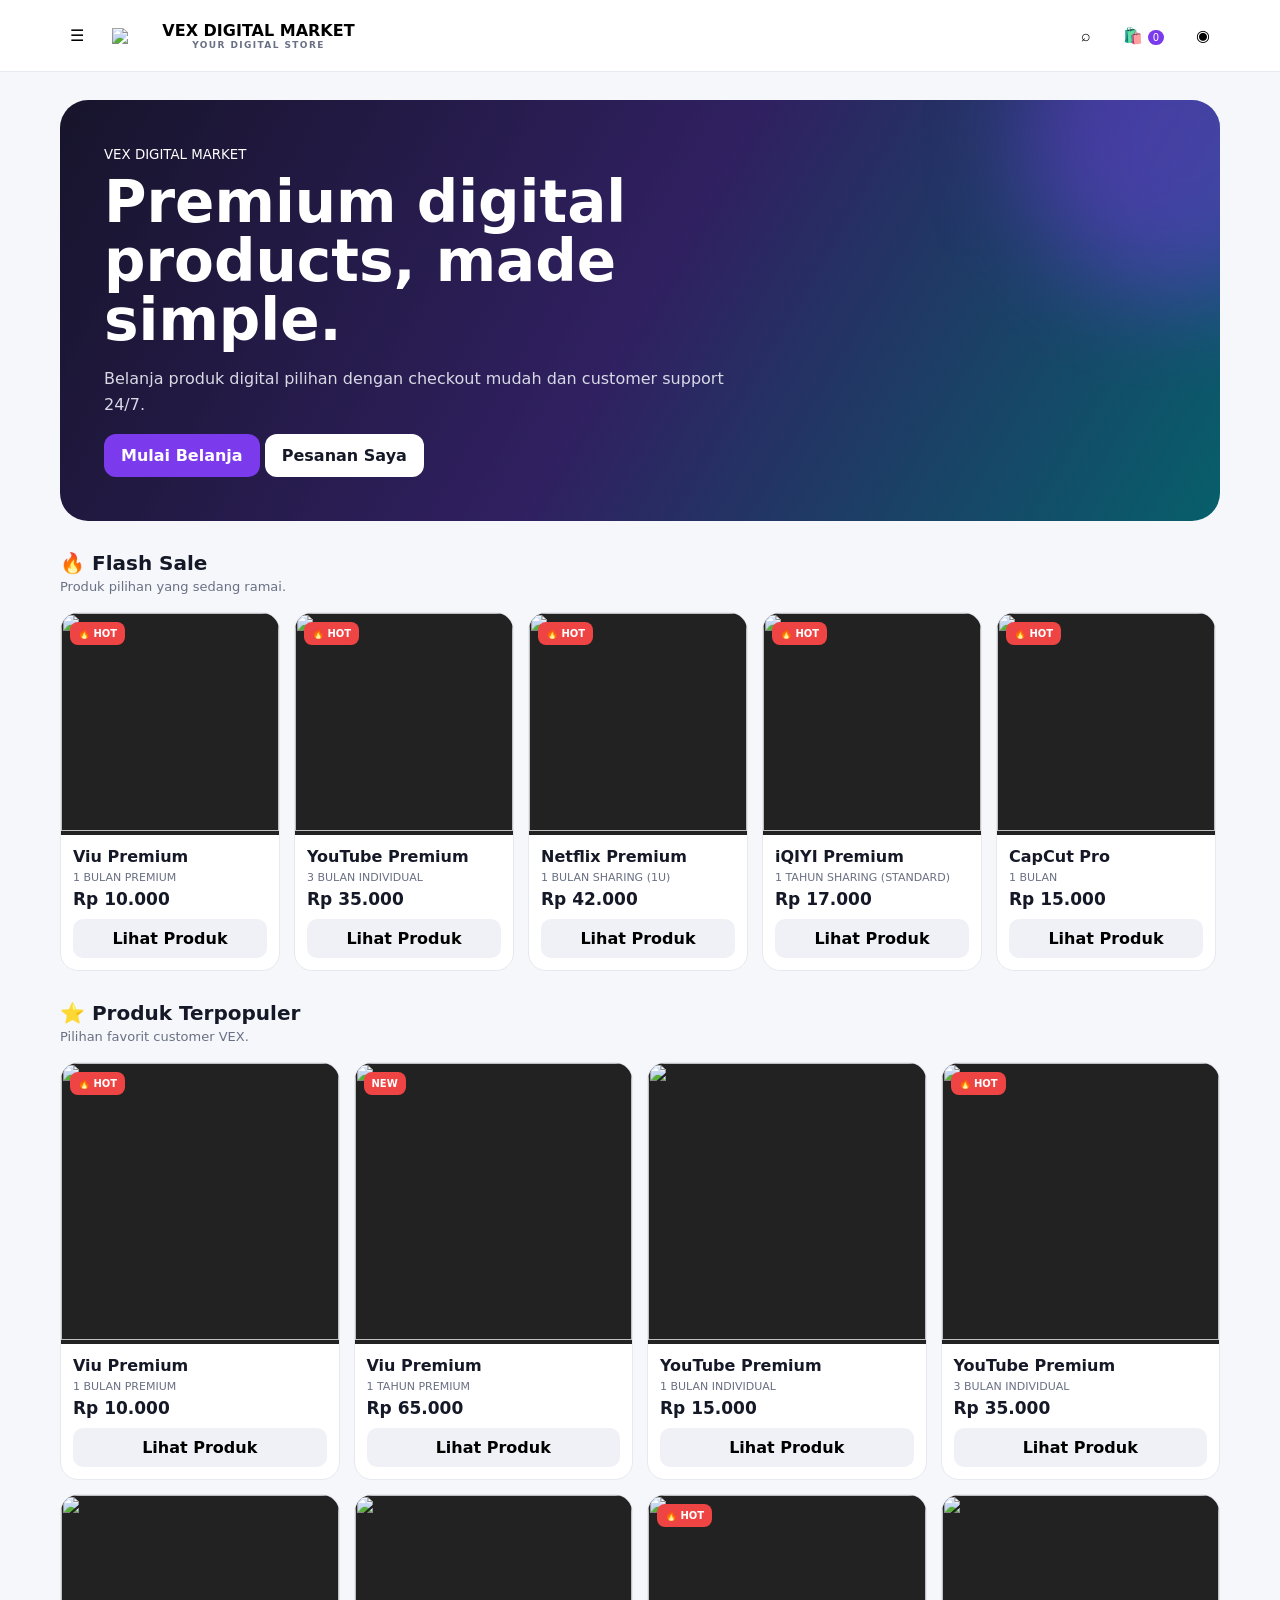
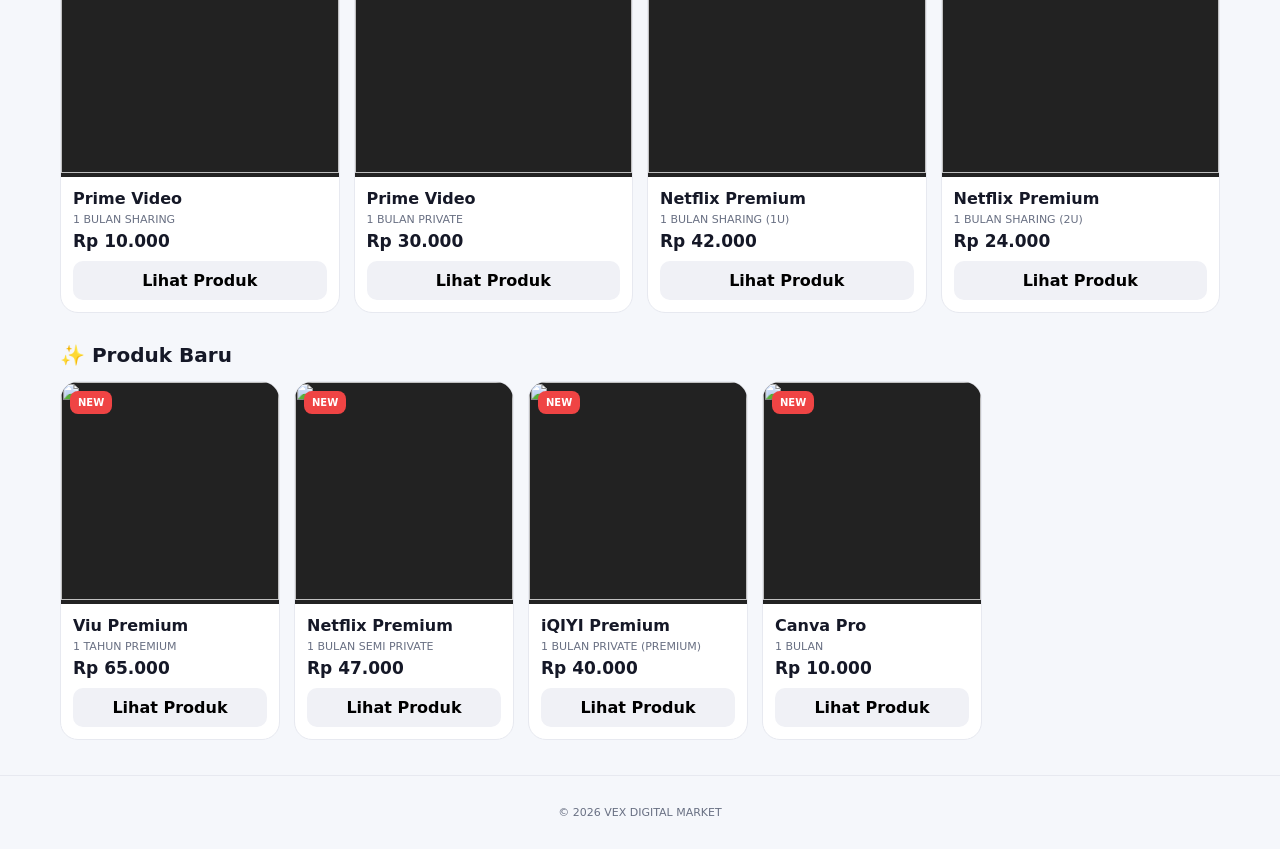
==== index.html @ d4a41f32 "Add files via upload" ====
<!doctype html><html lang="id"><head><meta charset="utf-8"><meta name="viewport" content="width=device-width,initial-scale=1"><title>VEX DIGITAL MARKET</title><link rel="stylesheet" href="styles.css"></head><body><div id="app"></div><div id="toast"></div><script src="app.js"></script></body></html>
---- styles.css ----
:root{--a:#7c3aed;--b:#06b6d4;--bg:#f5f7fb;--card:#fff;--text:#151827;--muted:#697083;--line:#e7e9f0}*{box-sizing:border-box}body{margin:0;font-family:Inter,system-ui,sans-serif;background:var(--bg);color:var(--text)}button,input,select{font:inherit}button{cursor:pointer}.top{height:72px;background:#fffffff0;backdrop-filter:blur(18px);border-bottom:1px solid var(--line);position:sticky;top:0;z-index:20}.nav{max-width:1200px;height:100%;margin:auto;padding:0 20px;display:flex;align-items:center;gap:12px}.brand{display:flex;align-items:center;gap:10px;margin-right:auto;background:none;border:0;font-weight:900}.brand img{width:40px}.brand small{display:block;font-size:9px;letter-spacing:1.4px;color:var(--muted)}.icon{background:none;border:0;padding:10px;border-radius:11px}.icon:hover{background:#eef0f5}.count{background:var(--a);color:#fff;border-radius:99px;font-size:10px;padding:2px 5px}.hero,.wrap{max-width:1200px;margin:28px auto;padding:0 20px}.heroBox{border-radius:28px;padding:44px;background:linear-gradient(120deg,#17142b,#302061,#075f6b);color:#fff;overflow:hidden;position:relative}.heroBox:after{content:"";position:absolute;width:320px;height:320px;border-radius:50%;background:var(--a);filter:blur(50px);opacity:.45;right:-120px;top:-120px}.heroIn{position:relative;z-index:1;max-width:650px}.hero h1{font-size:clamp(34px,5vw,58px);line-height:1.02;margin:10px 0}.hero p{color:#d9d9e6;line-height:1.6}.btn{border:0;border-radius:12px;padding:12px 17px;background:var(--a);color:#fff;font-weight:800}.btn.alt{background:#fff;color:var(--text)}.section{margin-top:30px}.head{display:flex;justify-content:space-between;align-items:center;margin-bottom:14px}.head h2{margin:0;font-size:20px}.head p{margin:4px 0;color:var(--muted);font-size:13px}.grid{display:grid;grid-template-columns:repeat(4,1fr);gap:14px}.row{display:flex;gap:14px;overflow:auto}.row .product{min-width:220px}.product{background:var(--card);border:1px solid var(--line);border-radius:18px;overflow:hidden;transition:.2s}.product:hover{transform:translateY(-4px);box-shadow:0 15px 35px #1112}.poster{aspect-ratio:1;background:#222;position:relative}.poster img{width:100%;height:100%;object-fit:cover}.badge{position:absolute;left:9px;top:9px;background:#ef4444;color:#fff;border-radius:8px;padding:6px 8px;font-size:10px;font-weight:900}.body{padding:12px}.cat{font-size:11px;color:var(--muted);margin:5px 0}.price{font-weight:900;font-size:17px}.buy{width:100%;margin-top:10px;border:0;border-radius:10px;padding:10px;background:#f0f1f6;font-weight:800}.buy:hover{background:var(--a);color:#fff}.chips{display:flex;gap:8px;overflow:auto;margin-bottom:18px}.chip{border:1px solid var(--line);background:var(--card);padding:9px 13px;border-radius:99px;white-space:nowrap}.chip.active{background:var(--a);color:#fff}.page{max-width:1000px;margin:25px auto;padding:0 20px}.back button{background:none;border:0;color:var(--muted);font-weight:800}.drawer,.modal{position:fixed;inset:0;z-index:50;display:none}.open{display:block}.shade{position:absolute;inset:0;background:#080a1280;backdrop-filter:blur(3px)}.panel{position:absolute;right:0;top:0;height:100%;width:min(390px,92vw);background:var(--card);padding:22px;overflow:auto}.box{position:relative;width:min(520px,92vw);margin:7vh auto;background:var(--card);border-radius:22px;padding:23px;z-index:2}.glass{padding:2px;background:conic-gradient(var(--a),var(--b),var(--a));animation:spin 4s linear infinite}.glassIn{background:#ffffffeb;border-radius:20px;padding:22px;animation:none}@keyframes spin{to{transform:rotate(360deg)}}.menu{display:grid;gap:7px}.menu button{text-align:left;padding:13px;border:0;background:none;border-radius:11px}.menu button:hover{background:#f1f2f6}.form{display:grid;gap:12px}.field{display:grid;gap:5px}.field label{font-size:12px;font-weight:800}.field input,.field select{padding:12px;border:1px solid var(--line);border-radius:11px;background:var(--bg)}.profile{display:flex;gap:12px;align-items:center;padding:14px;background:var(--bg);border-radius:14px;margin-bottom:15px}.avatar{width:44px;height:44px;border-radius:50%;display:grid;place-items:center;background:linear-gradient(135deg,var(--a),var(--b));color:#fff;font-weight:900}.order{display:flex;justify-content:space-between;gap:10px;padding:15px;background:var(--card);border:1px solid var(--line);border-radius:15px;margin:10px 0}.status{font-size:10px;background:#e9f8ef;color:#16803d;padding:6px 8px;border-radius:99px;font-weight:900}.empty{text-align:center;padding:45px;color:var(--muted);background:var(--card);border:1px dashed var(--line);border-radius:15px}.kpis{display:grid;grid-template-columns:repeat(4,1fr);gap:12px}.kpi{background:var(--card);border:1px solid var(--line);border-radius:15px;padding:15px}.kpi span{font-size:11px;color:var(--muted)}.kpi strong{display:block;font-size:22px;margin-top:5px}table{width:100%;border-collapse:collapse;background:var(--card)}th,td{text-align:left;padding:11px;border-bottom:1px solid var(--line);font-size:12px}.foot{text-align:center;padding:30px;color:var(--muted);font-size:11px;border-top:1px solid var(--line);margin-top:35px}@media(max-width:850px){.grid{grid-template-columns:repeat(3,1fr)}.kpis{grid-template-columns:repeat(2,1fr)}}@media(max-width:600px){.grid{grid-template-columns:repeat(2,1fr)}.heroBox{padding:28px 22px}.hero h1{font-size:36px}}
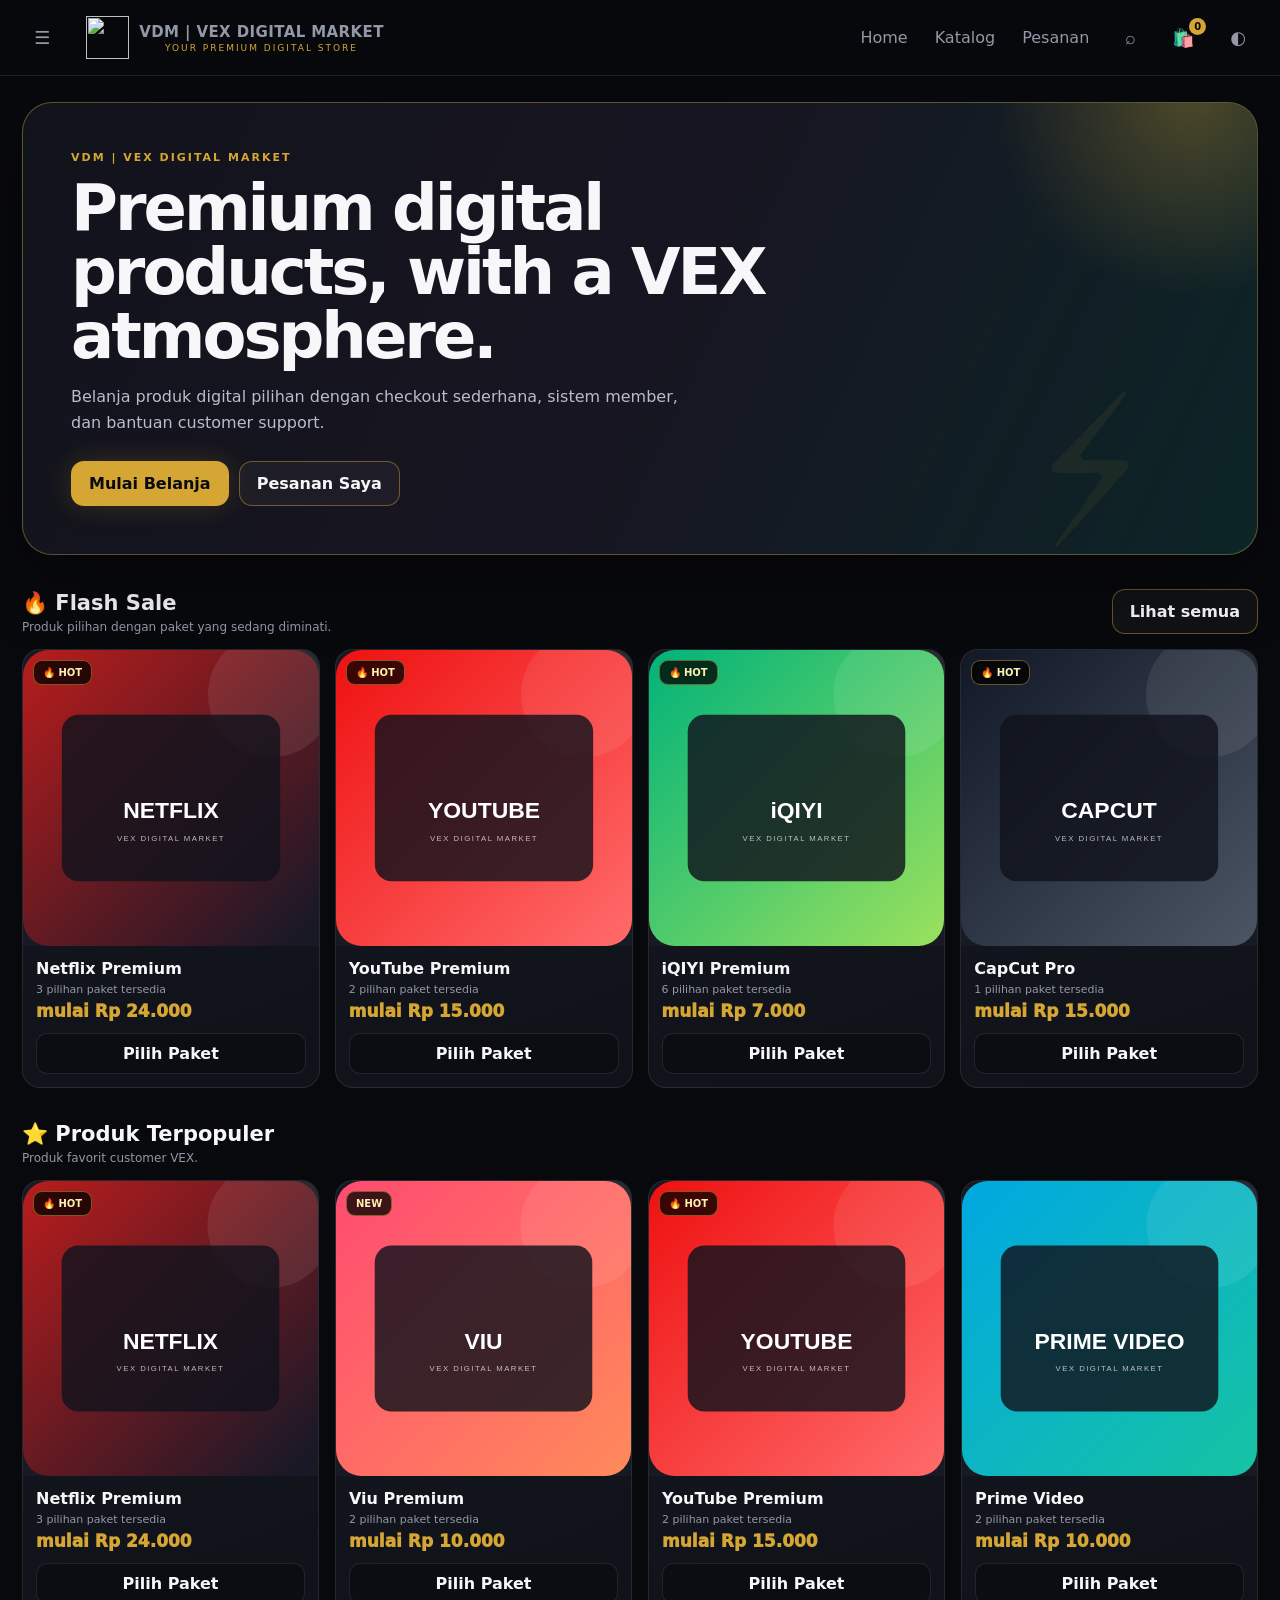
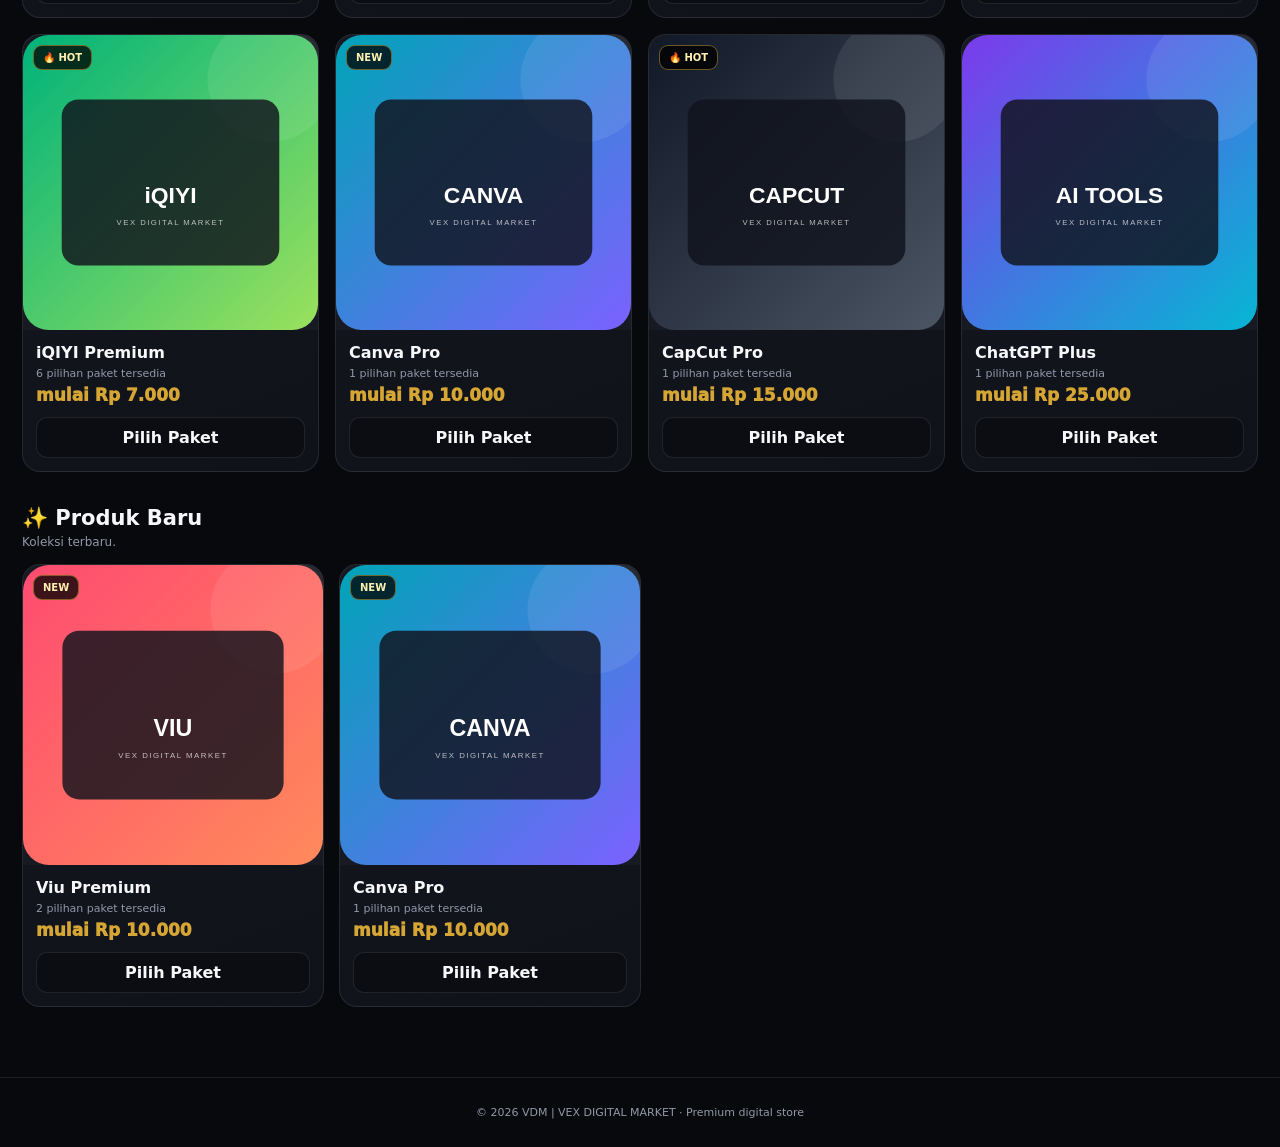
==== commit 6738c577: "Add files via upload" ====
--- a/index.html
+++ b/index.html
@@ -1 +1,14 @@
-<!doctype html><html lang="id"><head><meta charset="utf-8"><meta name="viewport" content="width=device-width,initial-scale=1"><title>VEX DIGITAL MARKET</title><link rel="stylesheet" href="styles.css"></head><body><div id="app"></div><div id="toast"></div><script src="app.js"></script></body></html>+<!doctype html>
+<html lang="id">
+<head>
+<meta charset="utf-8"><meta name="viewport" content="width=device-width,initial-scale=1">
+<title>VDM | VEX DIGITAL MARKET</title>
+<link rel="icon" href="assets/vdm-logo.svg" type="image/svg+xml">
+<link rel="stylesheet" href="styles.css">
+</head>
+<body>
+<div id="app"></div>
+<div id="toast"></div>
+<script src="app.js"></script>
+</body>
+</html>
--- a/styles.css
+++ b/styles.css
@@ -1 +1,30 @@
- :root{--a:#7c3aed;--b:#06b6d4;--bg:#f5f7fb;--card:#fff;--text:#151827;--muted:#697083;--line:#e7e9f0}*{box-sizing:border-box}body{margin:0;font-family:Inter,system-ui,sans-serif;background:var(--bg);color:var(--text)}button,input,select{font:inherit}button{cursor:pointer}.top{height:72px;background:#fffffff0;backdrop-filter:blur(18px);border-bottom:1px solid var(--line);position:sticky;top:0;z-index:20}.nav{max-width:1200px;height:100%;margin:auto;padding:0 20px;display:flex;align-items:center;gap:12px}.brand{display:flex;align-items:center;gap:10px;margin-right:auto;background:none;border:0;font-weight:900}.brand img{width:40px}.brand small{display:block;font-size:9px;letter-spacing:1.4px;color:var(--muted)}.icon{background:none;border:0;padding:10px;border-radius:11px}.icon:hover{background:#eef0f5}.count{background:var(--a);color:#fff;border-radius:99px;font-size:10px;padding:2px 5px}.hero,.wrap{max-width:1200px;margin:28px auto;padding:0 20px}.heroBox{border-radius:28px;padding:44px;background:linear-gradient(120deg,#17142b,#302061,#075f6b);color:#fff;overflow:hidden;position:relative}.heroBox:after{content:"";position:absolute;width:320px;height:320px;border-radius:50%;background:var(--a);filter:blur(50px);opacity:.45;right:-120px;top:-120px}.heroIn{position:relative;z-index:1;max-width:650px}.hero h1{font-size:clamp(34px,5vw,58px);line-height:1.02;margin:10px 0}.hero p{color:#d9d9e6;line-height:1.6}.btn{border:0;border-radius:12px;padding:12px 17px;background:var(--a);color:#fff;font-weight:800}.btn.alt{background:#fff;color:var(--text)}.section{margin-top:30px}.head{display:flex;justify-content:space-between;align-items:center;margin-bottom:14px}.head h2{margin:0;font-size:20px}.head p{margin:4px 0;color:var(--muted);font-size:13px}.grid{display:grid;grid-template-columns:repeat(4,1fr);gap:14px}.row{display:flex;gap:14px;overflow:auto}.row .product{min-width:220px}.product{background:var(--card);border:1px solid var(--line);border-radius:18px;overflow:hidden;transition:.2s}.product:hover{transform:translateY(-4px);box-shadow:0 15px 35px #1112}.poster{aspect-ratio:1;background:#222;position:relative}.poster img{width:100%;height:100%;object-fit:cover}.badge{position:absolute;left:9px;top:9px;background:#ef4444;color:#fff;border-radius:8px;padding:6px 8px;font-size:10px;font-weight:900}.body{padding:12px}.cat{font-size:11px;color:var(--muted);margin:5px 0}.price{font-weight:900;font-size:17px}.buy{width:100%;margin-top:10px;border:0;border-radius:10px;padding:10px;background:#f0f1f6;font-weight:800}.buy:hover{background:var(--a);color:#fff}.chips{display:flex;gap:8px;overflow:auto;margin-bottom:18px}.chip{border:1px solid var(--line);background:var(--card);padding:9px 13px;border-radius:99px;white-space:nowrap}.chip.active{background:var(--a);color:#fff}.page{max-width:1000px;margin:25px auto;padding:0 20px}.back button{background:none;border:0;color:var(--muted);font-weight:800}.drawer,.modal{position:fixed;inset:0;z-index:50;display:none}.open{display:block}.shade{position:absolute;inset:0;background:#080a1280;backdrop-filter:blur(3px)}.panel{position:absolute;right:0;top:0;height:100%;width:min(390px,92vw);background:var(--card);padding:22px;overflow:auto}.box{position:relative;width:min(520px,92vw);margin:7vh auto;background:var(--card);border-radius:22px;padding:23px;z-index:2}.glass{padding:2px;background:conic-gradient(var(--a),var(--b),var(--a));animation:spin 4s linear infinite}.glassIn{background:#ffffffeb;border-radius:20px;padding:22px;animation:none}@keyframes spin{to{transform:rotate(360deg)}}.menu{display:grid;gap:7px}.menu button{text-align:left;padding:13px;border:0;background:none;border-radius:11px}.menu button:hover{background:#f1f2f6}.form{display:grid;gap:12px}.field{display:grid;gap:5px}.field label{font-size:12px;font-weight:800}.field input,.field select{padding:12px;border:1px solid var(--line);border-radius:11px;background:var(--bg)}.profile{display:flex;gap:12px;align-items:center;padding:14px;background:var(--bg);border-radius:14px;margin-bottom:15px}.avatar{width:44px;height:44px;border-radius:50%;display:grid;place-items:center;background:linear-gradient(135deg,var(--a),var(--b));color:#fff;font-weight:900}.order{display:flex;justify-content:space-between;gap:10px;padding:15px;background:var(--card);border:1px solid var(--line);border-radius:15px;margin:10px 0}.status{font-size:10px;background:#e9f8ef;color:#16803d;padding:6px 8px;border-radius:99px;font-weight:900}.empty{text-align:center;padding:45px;color:var(--muted);background:var(--card);border:1px dashed var(--line);border-radius:15px}.kpis{display:grid;grid-template-columns:repeat(4,1fr);gap:12px}.kpi{background:var(--card);border:1px solid var(--line);border-radius:15px;padding:15px}.kpi span{font-size:11px;color:var(--muted)}.kpi strong{display:block;font-size:22px;margin-top:5px}table{width:100%;border-collapse:collapse;background:var(--card)}th,td{text-align:left;padding:11px;border-bottom:1px solid var(--line);font-size:12px}.foot{text-align:center;padding:30px;color:var(--muted);font-size:11px;border-top:1px solid var(--line);margin-top:35px}@media(max-width:850px){.grid{grid-template-columns:repeat(3,1fr)}.kpis{grid-template-columns:repeat(2,1fr)}}@media(max-width:600px){.grid{grid-template-columns:repeat(2,1fr)}.heroBox{padding:28px 22px}.hero h1{font-size:36px}}+:root{
+--primary:#d6a634;--accent:#f6d46d;--bg:#08090d;--surface:#101219;--surface2:#151822;
+--text:#f7f7fa;--muted:#9298a8;--line:rgba(255,255,255,.09);--shadow:0 22px 70px rgba(0,0,0,.35);
+--radius:20px
+}
+*{box-sizing:border-box}html,body{margin:0;min-height:100%;font-family:Inter,ui-sans-serif,system-ui,-apple-system,Segoe UI,sans-serif;background:var(--bg);color:var(--text)}
+button,input,select,textarea{font:inherit}button{cursor:pointer}.hidden{display:none!important}
+body:before{content:"";position:fixed;inset:0;pointer-events:none;background:radial-gradient(circle at 15% 15%,color-mix(in srgb,var(--accent) 9%,transparent),transparent 30%),radial-gradient(circle at 85% 20%,color-mix(in srgb,var(--primary) 8%,transparent),transparent 28%);z-index:-1}
+.top{height:76px;position:sticky;top:0;z-index:30;background:rgba(8,9,13,.82);backdrop-filter:blur(20px);border-bottom:1px solid var(--line)}
+.nav{max-width:1280px;height:100%;margin:auto;padding:0 22px;display:flex;align-items:center;gap:12px}.logo{display:flex;align-items:center;gap:10px;margin-right:auto;background:none;color:var(--text);border:0}.logo img{width:43px;height:43px}.logo b{font-size:15px;letter-spacing:.4px}.logo small{display:block;font-size:9px;letter-spacing:2px;color:var(--accent);margin-top:2px}
+.nav button,.circle{background:transparent;border:0;color:var(--muted);padding:10px 12px;border-radius:12px}.nav button:hover,.circle:hover{color:var(--text);background:rgba(255,255,255,.06)}.navlinks{display:flex;gap:3px}.circle{font-size:18px;position:relative}.count{position:absolute;top:1px;right:0;min-width:17px;height:17px;display:grid;place-items:center;border-radius:99px;background:var(--accent);color:#08090d;font-size:10px;font-weight:900}
+.wrap{max-width:1280px;margin:auto;padding:0 22px 70px}.hero{padding-top:26px}.hero-box{min-height:330px;border:1px solid color-mix(in srgb,var(--accent) 30%,var(--line));border-radius:30px;padding:48px;position:relative;overflow:hidden;background:linear-gradient(115deg,#11131b,#171521 50%,#0c2527);box-shadow:var(--shadow)}.hero-box:before{content:"";position:absolute;width:430px;height:430px;right:-150px;top:-220px;border-radius:50%;background:radial-gradient(circle,color-mix(in srgb,var(--accent) 30%,transparent),transparent 65%)}.hero-box:after{content:"⚡";position:absolute;right:8%;bottom:-30px;font-size:190px;color:color-mix(in srgb,var(--accent) 7%,transparent);transform:rotate(-12deg)}
+.eyebrow{color:var(--accent);font-size:11px;font-weight:900;letter-spacing:2px}.hero h1{font-size:clamp(36px,5vw,64px);line-height:1;max-width:720px;letter-spacing:-3px;margin:12px 0}.hero p{max-width:620px;color:#b8bdc9;line-height:1.65}.actions{display:flex;gap:10px;flex-wrap:wrap;margin-top:24px}
+.btn{border:1px solid color-mix(in srgb,var(--accent) 45%,transparent);border-radius:13px;padding:12px 17px;background:linear-gradient(135deg,var(--primary),var(--accent));color:#090a0d;font-weight:900;box-shadow:0 0 28px color-mix(in srgb,var(--accent) 20%,transparent);transition:.2s}.btn:hover{transform:translateY(-2px);box-shadow:0 0 40px color-mix(in srgb,var(--accent) 34%,transparent)}.btn.ghost{background:rgba(255,255,255,.04);color:var(--text);box-shadow:none}
+.section{margin-top:34px}.head{display:flex;justify-content:space-between;align-items:end;margin-bottom:15px}.head h2{margin:0;font-size:21px}.head p{margin:5px 0 0;color:var(--muted);font-size:12px}
+.chips{display:flex;gap:8px;overflow:auto;margin-bottom:18px}.chip{border:1px solid var(--line);background:var(--surface);color:var(--muted);border-radius:99px;padding:9px 14px;white-space:nowrap}.chip.active,.chip:hover{border-color:var(--accent);color:var(--accent);box-shadow:0 0 20px color-mix(in srgb,var(--accent) 12%,transparent)}
+.grid{display:grid;grid-template-columns:repeat(4,1fr);gap:16px}.card{background:linear-gradient(160deg,var(--surface2),var(--surface));border:1px solid var(--line);border-radius:18px;overflow:hidden;transition:.25s;position:relative}.card:hover{transform:translateY(-5px);border-color:color-mix(in srgb,var(--accent) 50%,var(--line));box-shadow:0 18px 45px color-mix(in srgb,var(--accent) 10%,transparent)}.poster{aspect-ratio:1/1;position:relative;background:#171923;overflow:hidden}.poster img{width:100%;height:100%;object-fit:cover;transition:.35s}.card:hover .poster img{transform:scale(1.035)}.tag{position:absolute;left:10px;top:10px;padding:6px 9px;border-radius:9px;background:rgba(0,0,0,.76);border:1px solid rgba(255,255,255,.12);font-size:10px;font-weight:900}.tag.hot{color:#fff0b0;border-color:color-mix(in srgb,var(--accent) 50%,transparent)}.body{padding:13px}.title{font-weight:900}.packline{font-size:11px;color:var(--muted);margin:5px 0}.price{font-size:17px;font-weight:950;color:var(--accent)}.choose{width:100%;margin-top:12px;border:1px solid var(--line);background:#0b0d12;color:var(--text);padding:10px;border-radius:11px;font-weight:850}.choose:hover{border-color:var(--accent);color:var(--accent);box-shadow:0 0 24px color-mix(in srgb,var(--accent) 12%,transparent)}
+.rail{display:flex;gap:15px;overflow:auto;scroll-behavior:smooth}.rail .card{min-width:225px}.rail::-webkit-scrollbar{height:5px}.rail::-webkit-scrollbar-thumb{background:var(--accent);border-radius:9px}
+.back{margin:22px 0 14px}.back button{border:0;background:none;color:var(--muted);font-weight:850}.back button:hover{color:var(--accent)}
+.overlay{position:fixed;inset:0;z-index:60;background:rgba(0,0,0,.58);backdrop-filter:blur(5px);display:none}.overlay.open{display:block}.drawer{position:absolute;left:0;top:0;height:100%;width:min(390px,92vw);background:#0d0f15;border-right:1px solid var(--line);padding:22px;box-shadow:20px 0 60px rgba(0,0,0,.3);overflow:auto}.drawer-head{display:flex;justify-content:space-between;align-items:center}.drawer-head h3{margin:0}.close{background:rgba(255,255,255,.06);border:1px solid var(--line);color:var(--text);border-radius:10px;padding:8px 10px}.account{display:flex;gap:12px;align-items:center;margin:20px 0;padding:14px;background:var(--surface);border:1px solid var(--line);border-radius:16px}.avatar{width:45px;height:45px;border-radius:50%;display:grid;place-items:center;background:linear-gradient(135deg,var(--primary),var(--accent));color:#08090d;font-weight:950}.member{font-size:10px;color:var(--accent);font-weight:900;margin-top:4px}.menu{display:grid;gap:7px}.menu button{padding:13px;text-align:left;border:0;background:transparent;color:var(--text);border-radius:12px}.menu button:hover{background:rgba(255,255,255,.06);color:var(--accent)}.menu .store{background:linear-gradient(135deg,var(--primary),var(--accent));color:#08090d;font-weight:900}
+.modal-wrap{position:fixed;inset:0;z-index:70;display:none;place-items:center;background:rgba(0,0,0,.62);backdrop-filter:blur(6px);padding:18px}.modal-wrap.open{display:grid}.modal{width:min(600px,96vw);max-height:90vh;overflow:auto;background:#0e1016;border:1px solid var(--line);border-radius:22px;box-shadow:var(--shadow);padding:22px}.modal-head{display:flex;justify-content:space-between;align-items:center;margin-bottom:17px}.modal-head h3{margin:0}.product-detail{display:grid;grid-template-columns:180px 1fr;gap:20px}.detail-img{width:100%;border-radius:17px;border:1px solid var(--line)}.options{display:flex;flex-wrap:wrap;gap:8px;margin:13px 0}.option{border:1px solid var(--line);background:var(--surface);color:var(--muted);padding:9px 11px;border-radius:10px}.option.active{border-color:var(--accent);color:var(--accent);box-shadow:0 0 22px color-mix(in srgb,var(--accent) 14%,transparent)}
+.cart-row{display:grid;grid-template-columns:54px 1fr auto;gap:10px;align-items:center;padding:11px 0;border-bottom:1px solid var(--line)}.thumb{width:54px;height:54px;border-radius:11px;overflow:hidden}.thumb img{width:100%;height:100%;object-fit:cover}.muted{color:var(--muted);font-size:12px}.total{display:flex;justify-content:space-between;font-weight:950;font-size:18px;padding:17px 0}
+.form{display:grid;gap:12px}.field{display:grid;gap:6px}.field label{font-size:11px;font-weight:850;color:#c7cad4}.field input,.field select,.field textarea{width:100%;border:1px solid var(--line);border-radius:12px;padding:12px;background:#090b10;color:var(--text);outline:none}.field input:focus,.field select:focus,.field textarea:focus{border-color:var(--accent);box-shadow:0 0 0 3px color-mix(in srgb,var(--accent) 12%,transparent)}
+.glass{position:relative;padding:2px;border-radius:22px;overflow:hidden;background:#111}.glass:before{content:"";position:absolute;inset:-80%;background:conic-gradient(from 0deg,transparent 0 35%,var(--accent),transparent 52%,var(--primary),transparent 70%);animation:spin 4s linear infinite}.glass-inner{position:relative;background:rgba(14,16,22,.9);backdrop-filter:blur(20px);border-radius:20px;padding:22px}@keyframes spin{to{transform:rotate(360deg)}}
+.preference{display:grid;grid-template-columns:repeat(3,1fr);gap:10px}.theme-btn{border:1px solid var(--line);background:var(--surface);color:var(--text);padding:13px;border-radius:12px}.theme-btn.active{border-color:var(--accent);color:var(--accent)}
+.order{background:var(--surface);border:1px solid var(--line);border-radius:15px;padding:15px;margin:9px 0;display:flex;justify-content:space-between;gap:12px}.status{font-size:10px;font-weight:900;border-radius:99px;padding:6px 8px;background:rgba(44,190,105,.12);color:#6ee7a4}
+.footer{border-top:1px solid var(--line);padding:28px;text-align:center;color:var(--muted);font-size:11px}
+#toast{position:fixed;z-index:100;bottom:25px;left:50%;transform:translate(-50%,20px);opacity:0;background:#f5f5f7;color:#111;padding:11px 15px;border-radius:11px;font-weight:800;transition:.25s;pointer-events:none}#toast.show{opacity:1;transform:translate(-50%,0)}
+@media(max-width:900px){.grid{grid-template-columns:repeat(3,1fr)}.navlinks{display:none}}
+@media(max-width:600px){.grid{grid-template-columns:repeat(2,1fr);gap:10px}.wrap{padding-left:13px;padding-right:13px}.hero-box{padding:29px 22px;min-height:360px}.hero h1{font-size:39px}.product-detail{grid-template-columns:1fr}.detail-img{max-width:210px}.preference{grid-template-columns:1fr}.nav{padding:0 12px}.logo b{font-size:13px}}
